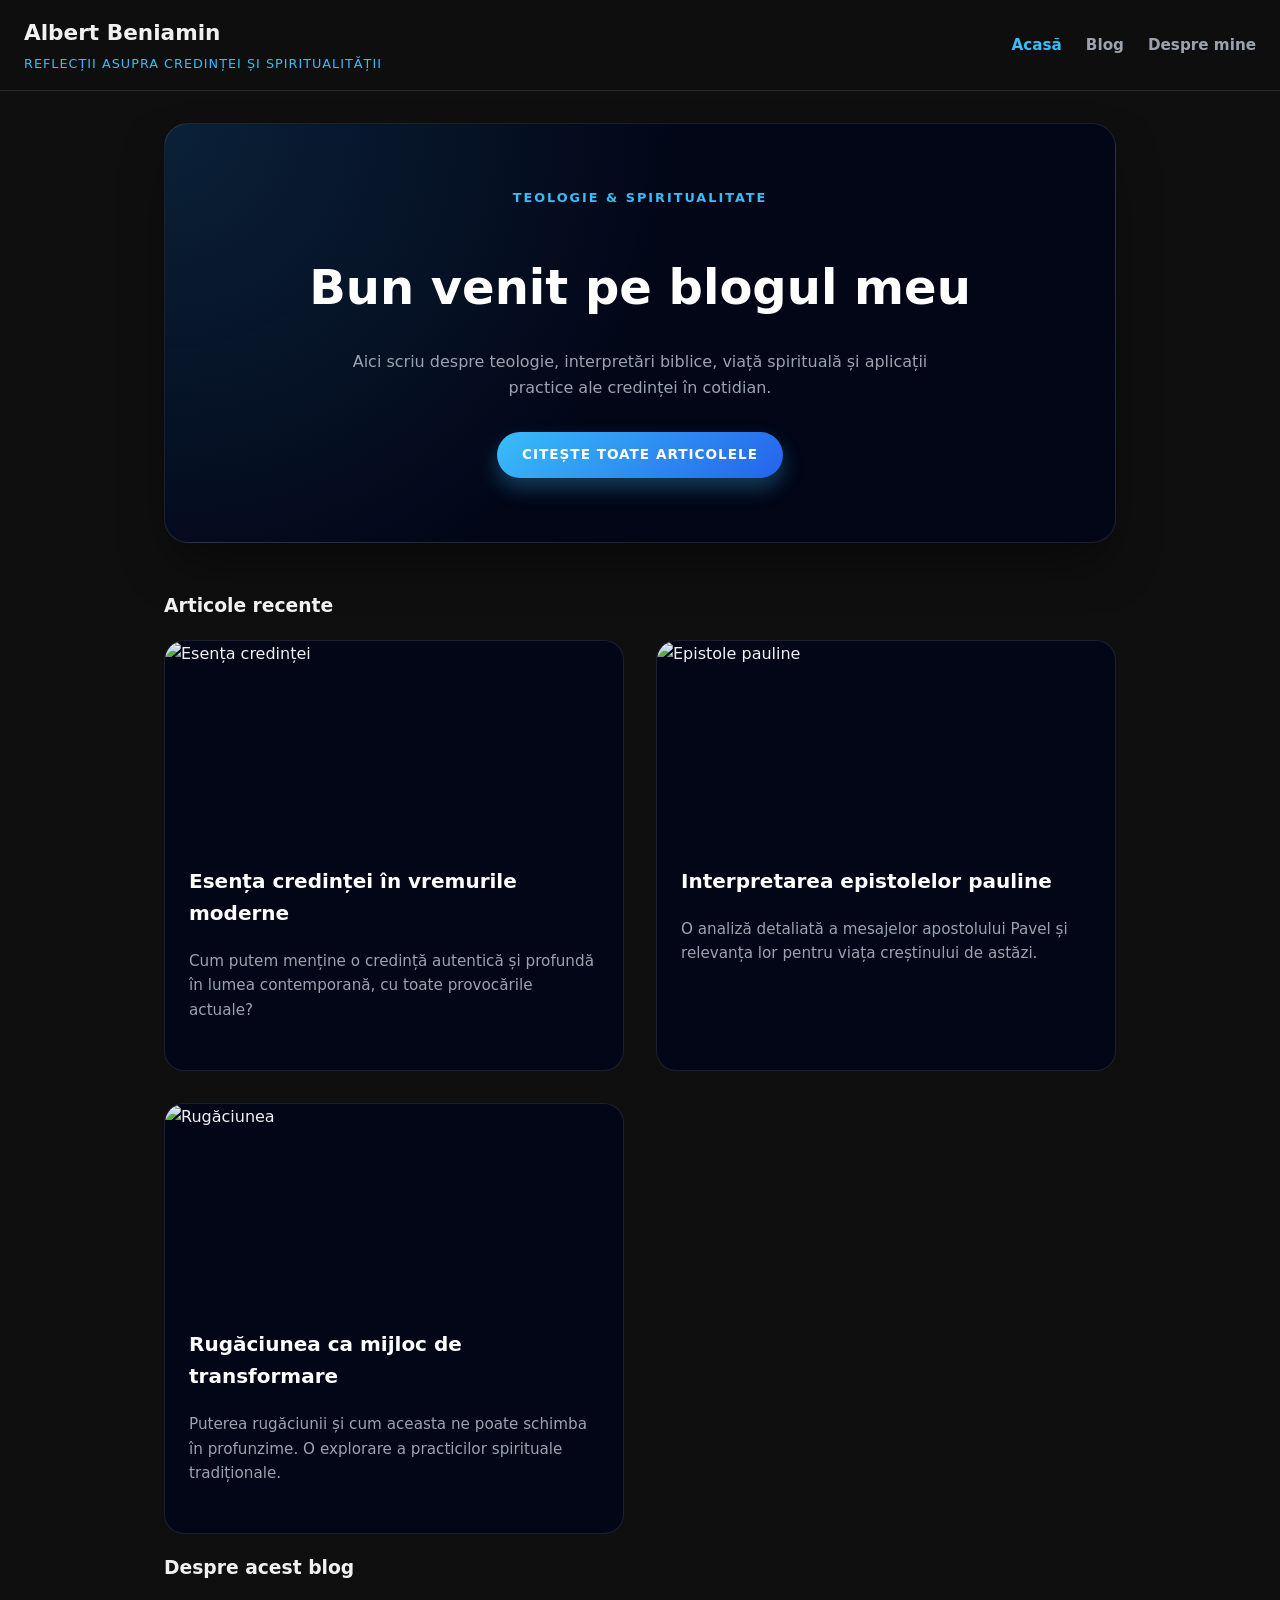
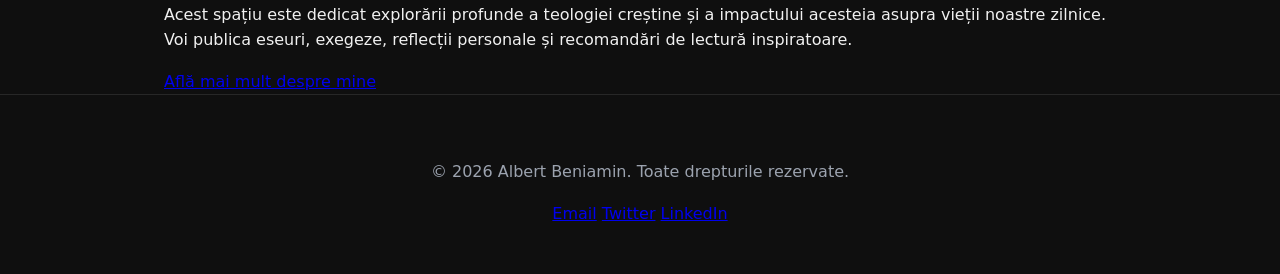
==== index.html @ e8f3713b "Refactor hero section in index.html" ====
<!DOCTYPE html>
<html lang="ro">
<head>
  <meta charset="UTF-8">
  <meta name="viewport" content="width=device-width, initial-scale=1.0">
  <title>Albert Beniamin - Blog de Teologie</title>
  <link rel="stylesheet" href="styles.css">
</head>
<body>
  <header class="site-header">
    <div class="header-container">
      <div class="logo">
        <h1>Albert Beniamin</h1>
        <p class="tagline">Reflecții asupra credinței și spiritualității</p>
      </div>
      <nav class="main-nav">
        <a href="index.html" class="nav-link active">Acasă</a>
        <a href="blog.html" class="nav-link">Blog</a>
        <a href="despre.html" class="nav-link">Despre mine</a>
      </nav>
    </div>
  </header>

  <main class="container">
    <section class="premium-hero">
  <div class="hero-tag">Teologie & Spiritualitate</div>
  <h2>Bun venit pe blogul meu</h2>
  <p>Aici scriu despre teologie, interpretări biblice, viață spirituală și aplicații practice ale credinței în cotidian.</p>
  <div class="hero-actions">
    <a href="blog.html" class="btn-wow-main">Citește toate articolele</a>
  </div>
</section>



    <section class="featured-articles">
      <h3>Articole recente</h3>
      <div class="articles-grid">

        <!-- ARTICOLUL 1 -->
        <a href="articol-esenta-credintei.html" class="card-link">
          <article class="article-card">
            <div class="article-image-container">
              <img src="https://images.unsplash.com/photo-1504052434569-70ad5836ab65?auto=format&fit=crop&w=500&q=80" alt="Esența credinței" class="article-img">
            </div>
            <div class="article-body">
              <div class="article-header">
                <h4>Esența credinței în vremurile moderne</h4>
              </div>
              <p class="article-excerpt">Cum putem menține o credință autentică și profundă în lumea contemporană, cu toate provocările actuale?</p>
            </div>
          </article>
        </a>

        <!-- ARTICOLUL 2 -->
        <a href="articol-epistole-pauline.html" class="card-link">
          <article class="article-card">
            <div class="article-image-container">
              <img src="https://images.unsplash.com/photo-1544716278-ca5e3f4abd8c?auto=format&fit=crop&w=500&q=80" alt="Epistole pauline" class="article-img">
            </div>
                        <div class="article-body">
              <div class="article-header">
                <h4>Interpretarea epistolelor pauline</h4>
              </div>
              <p class="article-excerpt">O analiză detaliată a mesajelor apostolului Pavel și relevanța lor pentru viața creștinului de astăzi.</p>
            </div>
          </article>
        </a>

        <!-- ARTICOLUL 3 -->
        <a href="articol-rugaciune.html" class="card-link">
          <article class="article-card">
            <div class="article-image-container">
              <img src="https://images.unsplash.com/photo-1490730141103-6cac27aaab94?auto=format&fit=crop&w=1200&q=80" alt="Rugăciunea" class="article-img">
            </div>
            <div class="article-body">
              <div class="article-header">
                <h4>Rugăciunea ca mijloc de transformare</h4>
              </div>
              <p class="article-excerpt">Puterea rugăciunii și cum aceasta ne poate schimba în profunzime. O explorare a practicilor spirituale tradiționale.</p>
            </div>
          </article>
        </a>

      </div>
    </section>

    <!-- Secțiunea Despre Blog (Preview) -->
    <section class="about-preview">
      <h3>Despre acest blog</h3>
      <p>Acest spațiu este dedicat explorării profunde a teologiei creștine și a impactului acesteia asupra vieții noastre zilnice. Voi publica eseuri, exegeze, reflecții personale și recomandări de lectură inspiratoare.</p>
      <a href="despre.html" class="btn btn-secondary">Află mai mult despre mine</a>
    </section>
  </main>

  <footer class="site-footer">
    <div class="footer-content">
      <p>&copy; 2026 Albert Beniamin. Toate drepturile rezervate.</p>
      <div class="social-links">
        <a href="#" title="Email">Email</a>
        <a href="#" title="Twitter">Twitter</a>
        <a href="#" title="LinkedIn">LinkedIn</a>
      </div>
    </div>
  </footer>
</body>
</html>
---- styles.css ----
/* --- 1. VARIABILE ȘI RESET --- */
:root {
  --bg: #0f0f0f;
  --bg-soft: #1a1a1a;
  --card: #020617; /* Albastru foarte închis premium */
  --border: rgba(255, 255, 255, 0.1);
  --accent: #38bdf8; /* Albastru deschis neon */
  --text: #f1f1f1;
  --muted: #9ca3af;
}

* { box-sizing: border-box; }

body {
  margin: 0;
  font-family: system-ui, -apple-system, sans-serif;
  background-color: var(--bg);
  color: var(--text);
  line-height: 1.6;
}

.container {
  max-width: 1000px;
  margin: 0 auto;
  padding: 0 1.5rem;
}

/* --- 2. HEADER --- */
.site-header {
  position: sticky;
  top: 0;
  z-index: 100;
  background-color: rgba(15, 15, 15, 0.95);
  backdrop-filter: blur(12px);
  border-bottom: 1px solid var(--border);
}

.header-container {
  display: flex;
  justify-content: space-between;
  align-items: center;
  padding: 1rem 1.5rem;
}

.logo h1 { margin: 0; font-size: 1.35rem; }
.tagline { margin: 0.2rem 0 0; color: var(--accent); font-size: 0.8rem; text-transform: uppercase; letter-spacing: 1px; }

.main-nav { display: flex; gap: 1.5rem; }
.main-nav a { color: var(--muted); text-decoration: none; font-size: 0.95rem; font-weight: 600; transition: 0.2s; }
.main-nav a.active, .main-nav a:hover { color: var(--accent); }

/* --- 3. HERO PREMIUM (INDEX) --- */
.premium-hero {
  margin: 2rem 0 3rem 0;
  padding: 4rem 2.5rem;
  border-radius: 24px;
  background: 
    radial-gradient(circle at top left, rgba(56, 189, 248, 0.15), transparent 50%),
    var(--card);
  border: 1px solid var(--border);
  box-shadow: 0 25px 50px -12px rgba(0, 0, 0, 0.5);
  text-align: center;
}

.hero-tag { color: var(--accent); font-size: 0.8rem; text-transform: uppercase; font-weight: 800; letter-spacing: 2px; margin-bottom: 1rem; }
.premium-hero h2 { font-size: clamp(2rem, 5vw, 3rem); color: #fff; margin-bottom: 1rem; }
.premium-hero p { color: var(--muted); max-width: 600px; margin: 0 auto 2rem; }

/* --- 4. GRID ȘI CARDURI ARTICOLE --- */
.articles-grid {
  display: grid;
  grid-template-columns: repeat(auto-fit, minmax(300px, 1fr));
  gap: 2rem;
}

.card-link { text-decoration: none !important; color: inherit !important; display: flex; }

.article-card {
  background: var(--card);
  border-radius: 20px;
  border: 1px solid var(--border);
  overflow: hidden;
  transition: all 0.4s ease;
  width: 100%;
  display: flex;
  flex-direction: column;
}

.card-link:hover .article-card {
  border-color: var(--accent);
  transform: translateY(-8px);
  box-shadow: 0 20px 40px rgba(0, 0, 0, 0.4);
}

.article-image-container {
  width: 100%;
  height: 200px;
  overflow: hidden;
}

.article-img {
  width: 100%;
  height: 100%;
  object-fit: cover;
  transition: transform 0.5s ease;
}

.card-link:hover .article-img { transform: scale(1.1); }

.article-body { padding: 1.5rem; flex-grow: 1; display: flex; flex-direction: column; }
.article-header h4 { margin: 0 0 5px; font-size: 1.25rem; color: #fff; }
.article-date { font-size: 0.85rem; color: var(--accent); margin-bottom: 10px; display: block; }
.article-excerpt { color: var(--muted); font-size: 0.95rem; margin-bottom: 1.5rem; }

/* --- 5. BUTOANE WOW --- */
.btn-read-more, .btn-wow-main, .btn-wow-back {
  display: inline-flex;
  align-items: center;
  justify-content: center;
  padding: 12px 25px;
  border-radius: 50px;
  font-weight: 700;
  text-transform: uppercase;
  font-size: 0.85rem;
  letter-spacing: 1px;
  transition: all 0.3s cubic-bezier(0.175, 0.885, 0.32, 1.275);
  text-decoration: none !important;
  border: none;
  cursor: pointer;
}

/* Butoane albastre (Înainte) */
.btn-read-more, .btn-wow-main {
  background: linear-gradient(135deg, #38bdf8 0%, #2563eb 100%);
  color: white !important;
  box-shadow: 0 10px 20px rgba(56, 189, 248, 0.3);
}

.card-link:hover .btn-read-more, .btn-wow-main:hover {
  transform: scale(1.05) translateX(8px);
  box-shadow: 0 15px 30px rgba(56, 189, 248, 0.5);
}

/* Buton Înapoi (Stânga) */
.btn-wow-back {
  background: rgba(56, 189, 248, 0.1);
  color: var(--accent) !important;
  border: 1px solid var(--accent);
  margin: 40px 0;
}

.btn-wow-back:hover {
  background: var(--accent) !important;
  color: var(--card) !important;
  transform: scale(1.05) translateX(-8px);
}

/* --- 6. PAGINA ARTICOL (SINGLE) --- */
.post-hero-container {
  width: 100%;
  height: 400px;
  overflow: hidden;
  border-radius: 20px;
  margin: 2rem 0;
  box-shadow: 0 10px 40px rgba(0,0,0,0.5);
}

.post-featured-img { width: 100%; height: 100%; object-fit: cover; }
.post-title { font-size: clamp(2rem, 5vw, 2.8rem); color: #fff; margin: 1rem 0; }
.post-content { font-size: 1.15rem; line-height: 1.8; color: #d1d5db; }
.post-content p { margin-bottom: 1.5rem; }

/* --- 7. FOOTER --- */
.site-footer {
  border-top: 1px solid var(--border);
  padding: 3rem 0;
  text-align: center;
  color: var(--muted);
}
/* FORȚARE TEMA PREMIUM PE HERO */
.premium-hero {
  margin: 2rem 0 3rem 0;
  padding: 4rem 2rem;
  border-radius: 24px;
  background: 
    radial-gradient(circle at top left, rgba(56, 189, 248, 0.15), transparent 50%),
    #020617 !important; /* Fundalul închis premium */
  border: 1px solid rgba(255, 255, 255, 0.1);
  box-shadow: 0 25px 50px -12px rgba(0, 0, 0, 0.5);
  text-align: center;
}

.hero-tag {
  color: #38bdf8 !important;
  font-size: 0.8rem;
  text-transform: uppercase;
  font-weight: 800;
  letter-spacing: 2px;
  margin-bottom: 1rem;
}

.premium-hero h2 {
  color: #ffffff !important;
  font-size: clamp(2rem, 5vw, 3rem);
  margin-bottom: 1.5rem;
}

/* Butonul Secundar din Hero (Despre mine) */
.btn-wow-secondary {
  display: inline-flex;
  align-items: center;
  justify-content: center;
  padding: 14px 28px;
  background: rgba(255, 255, 255, 0.05);
  color: #fff !important;
  text-decoration: none;
  border-radius: 50px;
  font-weight: 700;
  text-transform: uppercase;
  font-size: 0.9rem;
  border: 1px solid rgba(255, 255, 255, 0.2);
  transition: all 0.3s ease;
}

.btn-wow-secondary:hover {
  background: rgba(255, 255, 255, 0.1);
  border-color: #38bdf8;
  transform: translateY(-2px);
}
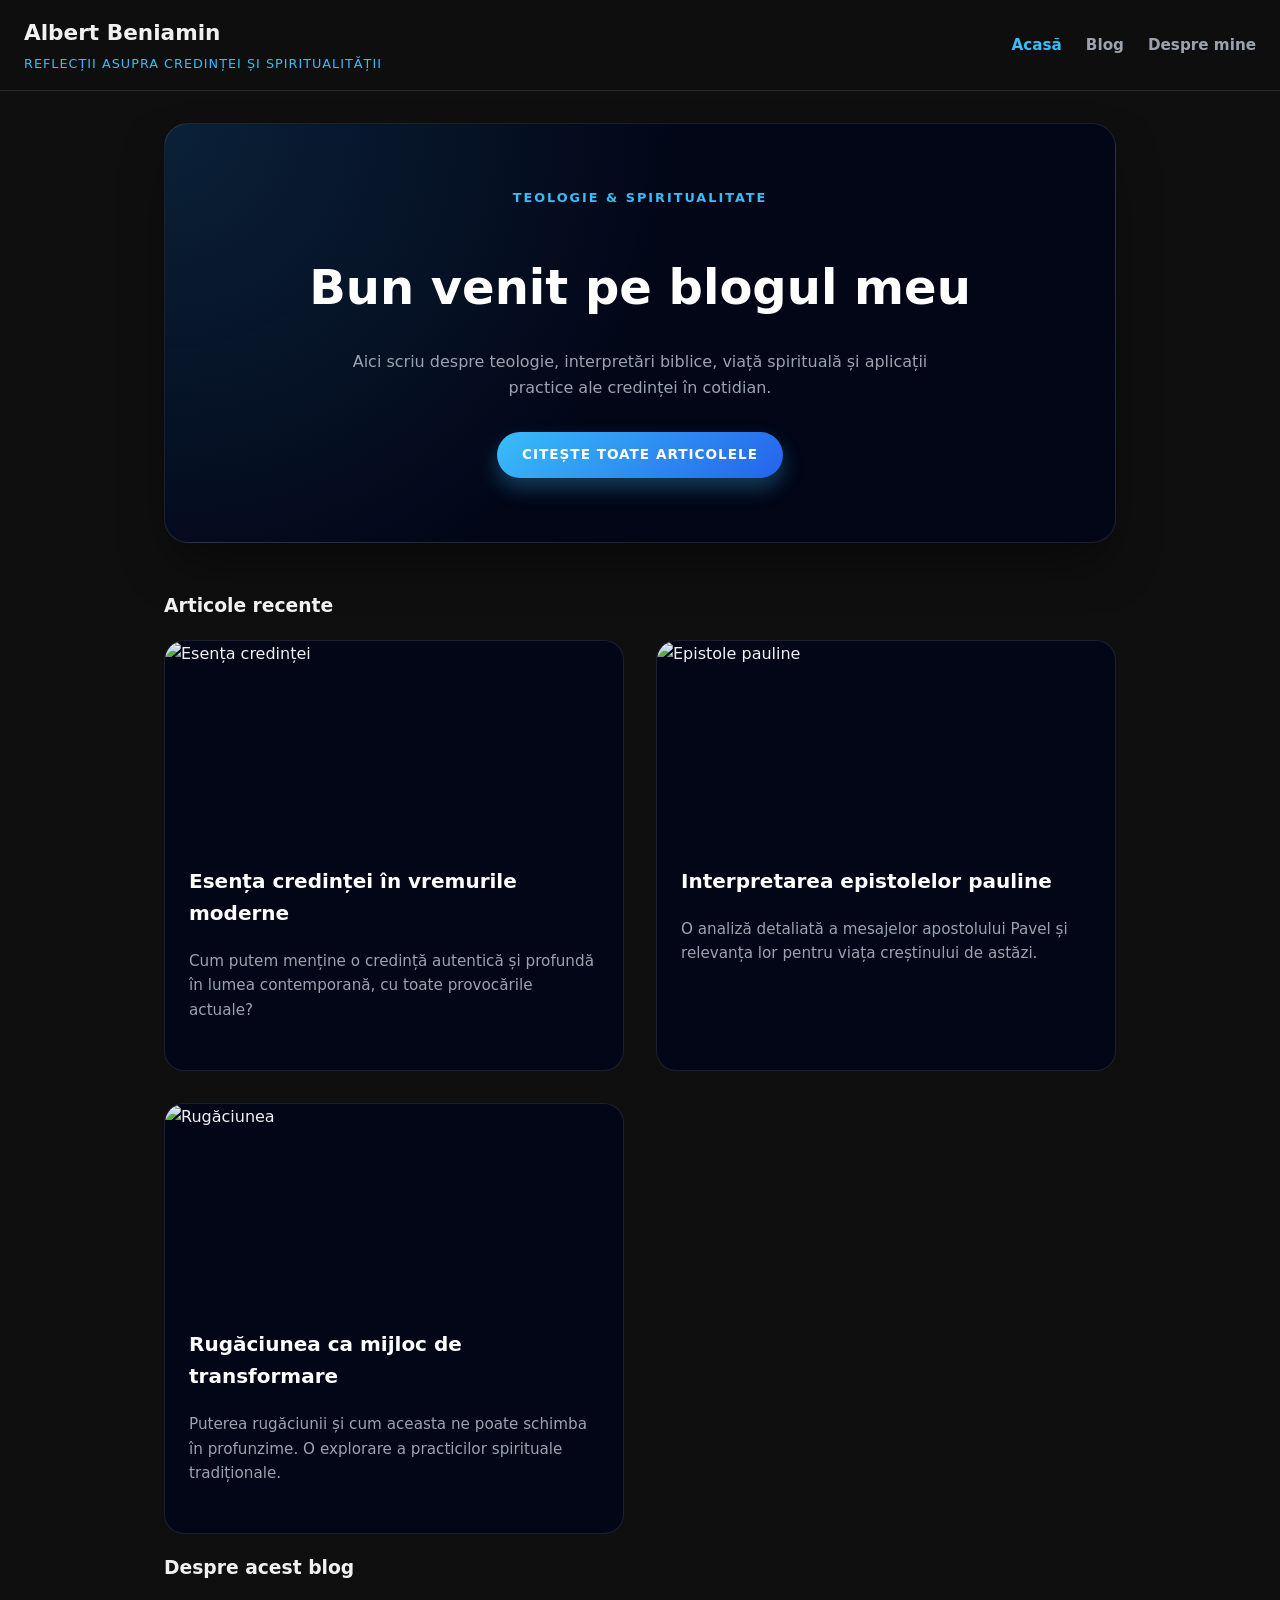
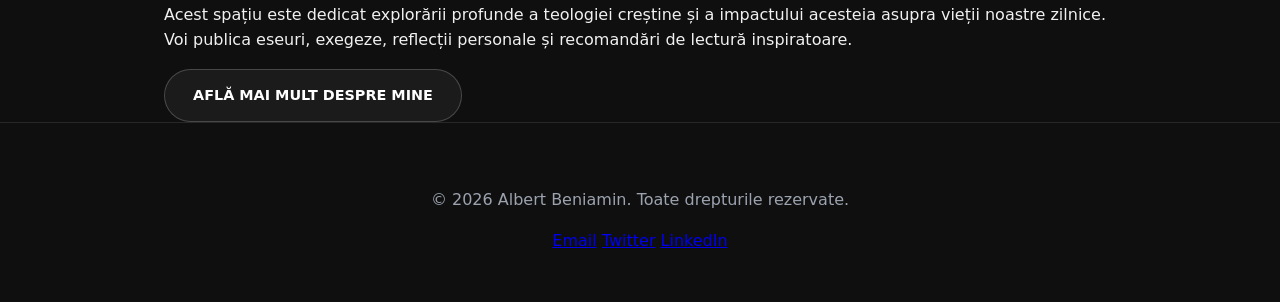
==== commit 2b335849: "Update index.html" ====
--- a/index.html
+++ b/index.html
@@ -85,12 +85,15 @@
       </div>
     </section>
 
-    <!-- Secțiunea Despre Blog (Preview) -->
-    <section class="about-preview">
-      <h3>Despre acest blog</h3>
-      <p>Acest spațiu este dedicat explorării profunde a teologiei creștine și a impactului acesteia asupra vieții noastre zilnice. Voi publica eseuri, exegeze, reflecții personale și recomandări de lectură inspiratoare.</p>
-      <a href="despre.html" class="btn btn-secondary">Află mai mult despre mine</a>
-    </section>
+    <!-- Secțiunea Despre Blog (Preview) PREMIUM -->
+<section class="about-premium-box">
+  <div class="about-content">
+    <h3>Despre acest blog</h3>
+    <p>Acest spațiu este dedicat explorării profunde a teologiei creștine și a impactului acesteia asupra vieții noastre zilnice. Voi publica eseuri, exegeze, reflecții personale și recomandări de lectură inspiratoare.</p>
+    <a href="despre.html" class="btn-wow-secondary">Află mai mult despre mine</a>
+  </div>
+</section>
+
   </main>
 
   <footer class="site-footer">
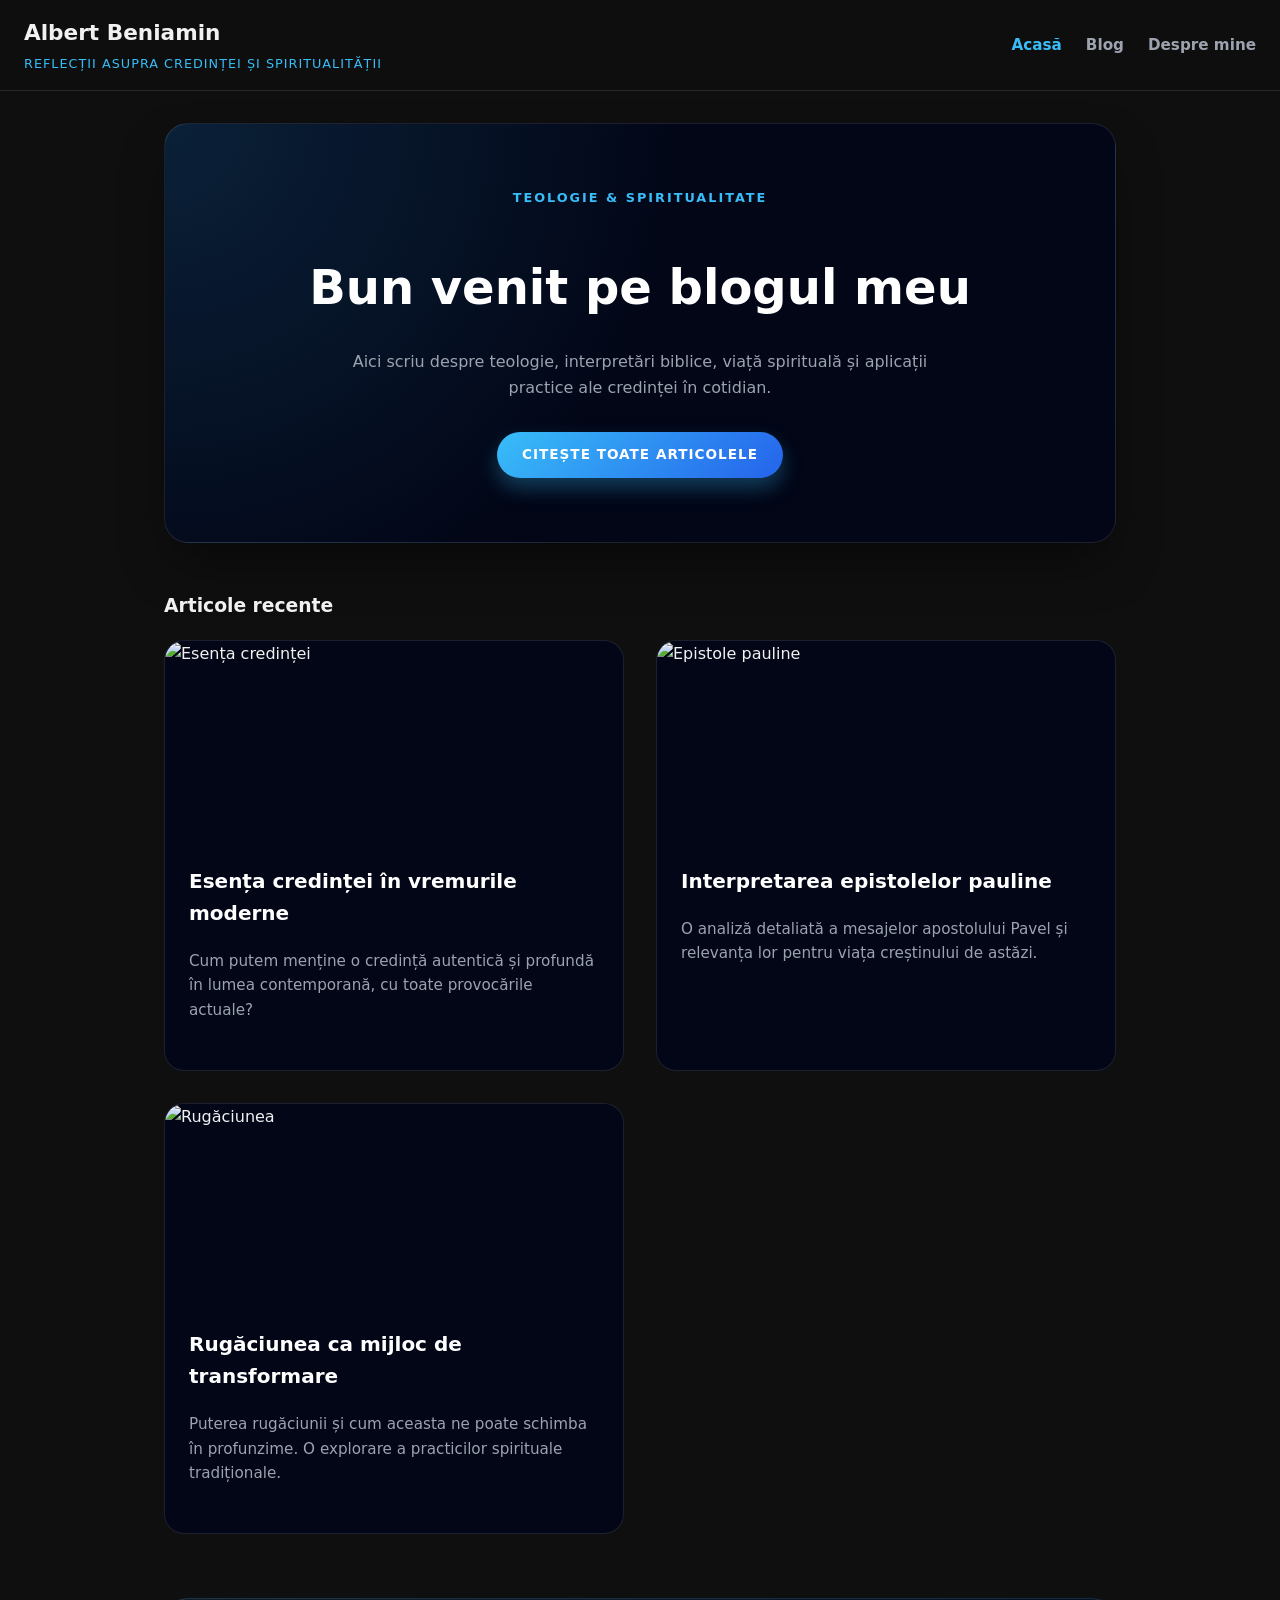
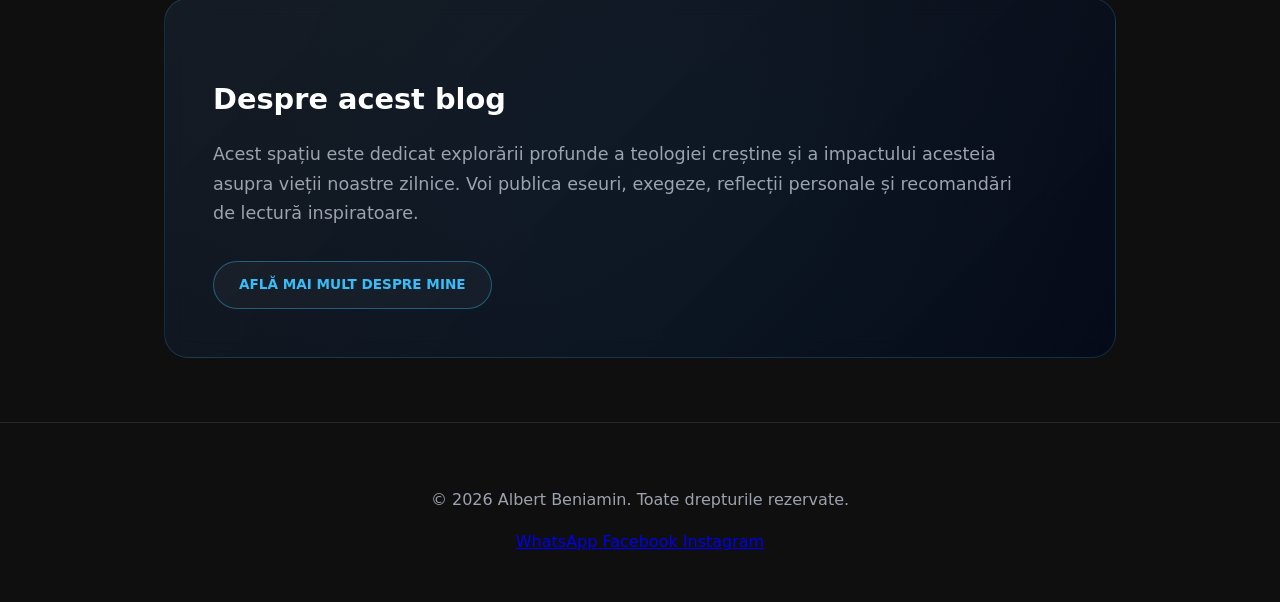
==== commit 6559dbaf: "Update index.html" ====
--- a/index.html
+++ b/index.html
@@ -99,11 +99,23 @@
   <footer class="site-footer">
     <div class="footer-content">
       <p>&copy; 2026 Albert Beniamin. Toate drepturile rezervate.</p>
-      <div class="social-links">
-        <a href="#" title="Email">Email</a>
-        <a href="#" title="Twitter">Twitter</a>
-        <a href="#" title="LinkedIn">LinkedIn</a>
-      </div>
+      <div class="social-links-premium">
+  <!-- WhatsApp -->
+  <a href="https://wa.me/numarultau" target="_blank" class="social-icon wa" title="WhatsApp">
+    <span>WhatsApp</span>
+  </a>
+  
+  <!-- Facebook -->
+  <a href="https://facebook.com/numarultau" target="_blank" class="social-icon fb" title="Facebook">
+    <span>Facebook</span>
+  </a>
+  
+  <!-- Instagram -->
+  <a href="https://instagram.com/numarultau" target="_blank" class="social-icon ig" title="Instagram">
+    <span>Instagram</span>
+  </a>
+</div>
+
     </div>
   </footer>
 </body>
--- a/styles.css
+++ b/styles.css
@@ -227,3 +227,69 @@
   border-color: #38bdf8;
   transform: translateY(-2px);
 }
+/* --- SECTION DESPRE BLOG PREMIUM (INDEX) --- */
+.about-premium-box {
+  margin: 4rem 0;
+  padding: 3rem;
+  border-radius: 24px;
+  background: linear-gradient(135deg, rgba(30, 41, 59, 0.4) 0%, rgba(2, 6, 23, 0.8) 100%);
+  border: 1px solid rgba(56, 189, 248, 0.2);
+  backdrop-filter: blur(10px); /* Efect de sticlă mată */
+  position: relative;
+  overflow: hidden;
+}
+
+/* Adăugăm o reflexie subtilă în colț */
+.about-premium-box::after {
+  content: "";
+  position: absolute;
+  top: -50%;
+  left: -50%;
+  width: 200%;
+  height: 200%;
+  background: radial-gradient(circle, rgba(56, 189, 248, 0.05) 0%, transparent 70%);
+  pointer-events: none;
+}
+
+.about-premium-box h3 {
+  font-size: 1.8rem;
+  color: #fff;
+  margin-bottom: 1rem;
+  position: relative;
+  z-index: 1;
+}
+
+.about-premium-box p {
+  font-size: 1.1rem;
+  color: #9ca3af;
+  margin-bottom: 2rem;
+  line-height: 1.7;
+  position: relative;
+  z-index: 1;
+  max-width: 800px;
+}
+
+/* Stil pentru butonul secundar din această secțiune */
+.about-premium-box .btn-wow-secondary {
+  position: relative;
+  z-index: 1;
+  display: inline-flex;
+  align-items: center;
+  padding: 12px 25px;
+  background: rgba(255, 255, 255, 0.03);
+  color: #38bdf8 !important;
+  border: 1px solid rgba(56, 189, 248, 0.4);
+  border-radius: 50px;
+  text-decoration: none;
+  font-weight: 700;
+  text-transform: uppercase;
+  font-size: 0.85rem;
+  transition: all 0.3s ease;
+}
+
+.about-premium-box .btn-wow-secondary:hover {
+  background: rgba(56, 189, 248, 0.1);
+  border-color: #38bdf8;
+  box-shadow: 0 0 20px rgba(56, 189, 248, 0.2);
+  transform: translateY(-2px);
+}
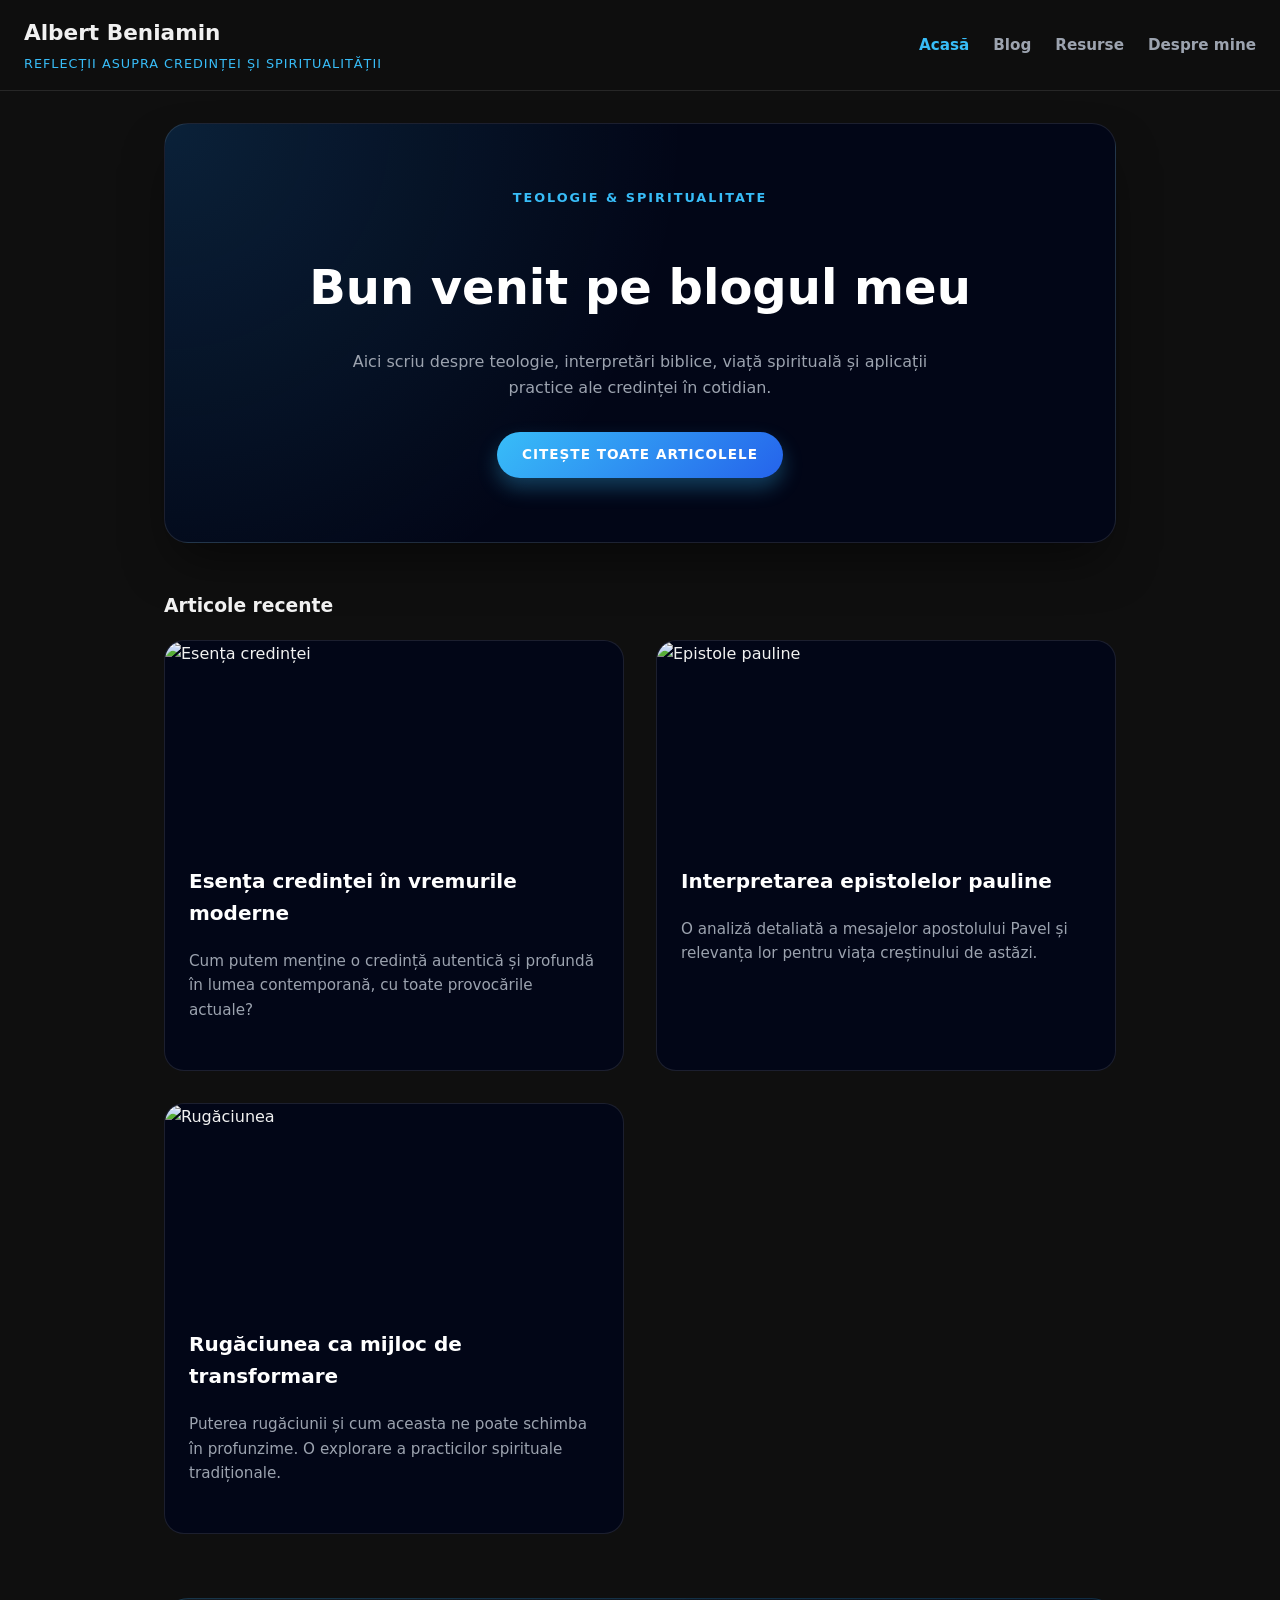
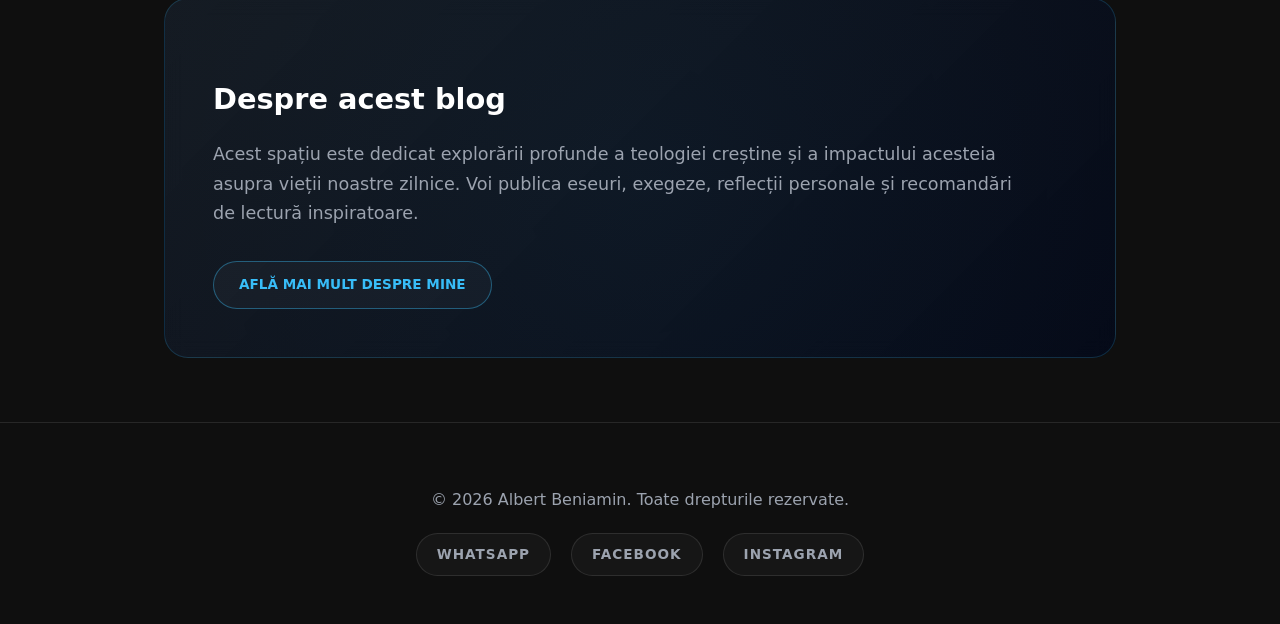
==== commit ea345c79: "Update index.html" ====
--- a/index.html
+++ b/index.html
@@ -16,6 +16,7 @@
       <nav class="main-nav">
         <a href="index.html" class="nav-link active">Acasă</a>
         <a href="blog.html" class="nav-link">Blog</a>
+        <a href="resurse.html">Resurse</a>
         <a href="despre.html" class="nav-link">Despre mine</a>
       </nav>
     </div>
--- a/styles.css
+++ b/styles.css
@@ -293,3 +293,185 @@
   box-shadow: 0 0 20px rgba(56, 189, 248, 0.2);
   transform: translateY(-2px);
 }
+/* --- SOCIAL LINKS PREMIUM --- */
+.social-links-premium {
+  display: flex;
+  justify-content: center;
+  gap: 20px;
+  margin-top: 20px;
+}
+
+.social-icon {
+  text-decoration: none;
+  font-size: 0.85rem;
+  font-weight: 700;
+  text-transform: uppercase;
+  letter-spacing: 1px;
+  padding: 10px 20px;
+  border-radius: 50px;
+  background: rgba(255, 255, 255, 0.03);
+  border: 1px solid rgba(255, 255, 255, 0.1);
+  color: #9ca3af !important;
+  transition: all 0.3s cubic-bezier(0.175, 0.885, 0.32, 1.275);
+}
+
+/* Efect Hover General */
+.social-icon:hover {
+  transform: translateY(-5px);
+  color: #fff !important;
+}
+
+/* Culori specifice la Hover */
+.social-icon.wa:hover {
+  border-color: #25D366;
+  box-shadow: 0 0 20px rgba(37, 211, 102, 0.4);
+  background: rgba(37, 211, 102, 0.1);
+}
+
+.social-icon.fb:hover {
+  border-color: #1877F2;
+  box-shadow: 0 0 20px rgba(24, 119, 242, 0.4);
+  background: rgba(24, 119, 242, 0.1);
+}
+
+.social-icon.ig:hover {
+  border-color: #E1306C;
+  box-shadow: 0 0 20px rgba(225, 48, 108, 0.4);
+  background: rgba(225, 48, 108, 0.1);
+}
+/* --- FIX IMAGINI ȘI TEXT ÎN PAGINA DE ARTICOL --- */
+
+/* Containerul care ține imaginea banner */
+.post-hero-container {
+  width: 100%;
+  height: 400px; /* Înălțime fixă pentru banner */
+  overflow: hidden;
+  border-radius: 20px;
+  margin: 2rem 0;
+  border: 1px solid rgba(255, 255, 255, 0.1);
+  box-shadow: 0 20px 40px rgba(0, 0, 0, 0.5);
+}
+
+/* Imaginea din interiorul bannerului */
+.post-featured-img {
+  width: 100%;
+  height: 100%;
+  object-fit: cover; /* Esențial: decupează, nu întinde */
+  display: block;
+}
+
+/* Titlul și textele din articol */
+.post-title {
+  font-size: clamp(2rem, 5vw, 3rem);
+  color: #fff;
+  margin-bottom: 0.5rem;
+  line-height: 1.1;
+}
+
+.highlight-text {
+  font-size: 1.2rem;
+  color: #38bdf8; /* Albastru deschis pentru introducere */
+  font-style: italic;
+  margin-bottom: 2rem;
+  line-height: 1.6;
+}
+
+.post-content {
+  font-size: 1.1rem;
+  color: #d1d5db;
+  line-height: 1.8;
+}
+
+.post-content h3 {
+  color: #fff;
+  margin-top: 2.5rem;
+  font-size: 1.5rem;
+}
+/* --- OPTIMIZARE MOBIL (RESPONSIVE) --- */
+@media (max-width: 768px) {
+  /* 1. Ajustăm Containerul General */
+  .container {
+    padding: 0 1rem; /* Mai puțin spațiu pe margini pe telefon */
+  }
+
+  /* 2. Header și Meniu */
+  .header-container {
+    flex-direction: column; /* Punem logo-ul deasupra meniului */
+    gap: 15px;
+    padding: 1rem;
+  }
+  
+  .main-nav {
+    gap: 10px;
+    flex-wrap: wrap; /* Meniul se rupe pe două rânduri dacă e nevoie */
+    justify-content: center;
+  }
+
+  /* 3. Hero (Secțiunea de sus) */
+  .premium-hero {
+    padding: 2.5rem 1rem;
+    margin: 1rem 0;
+  }
+
+  .premium-hero h2 {
+    font-size: 1.8rem; /* Text mai mic să nu se rupă urât */
+  }
+
+  .hero-actions {
+    flex-direction: column; /* Butoanele unul sub altul pe mobil */
+    width: 100%;
+  }
+
+  .btn-wow-main, .btn-wow-secondary {
+    width: 100%; /* Butoanele ocupă toată lățimea pentru a fi ușor de apăsat */
+  }
+
+  /* 4. Grid-ul de Articole */
+  .articles-grid {
+    grid-template-columns: 1fr; /* Forțăm un singur card pe rând */
+    gap: 20px;
+  }
+
+  /* 5. Imaginile din Carduri și Articole */
+  .article-image-container, .post-hero-container {
+    height: 180px; /* Înălțime mai mică pentru ecrane mici */
+  }
+
+  /* 6. Textul din Articole */
+  .post-title {
+    font-size: 1.8rem; /* Titlul articolului mai mic pe telefon */
+    line-height: 1.3;
+  }
+
+  .post-content {
+    font-size: 1rem; /* Text mai lizibil pentru citit de aproape */
+  }
+
+    /* 7. REPARARE BUTOANE SOCIALE PE MOBIL */
+  .social-links-premium {
+    display: flex;
+    flex-direction: column; /* Le punem unul sub altul */
+    align-items: center;    /* Le centrăm perfect */
+    gap: 12px;
+    width: 100%;
+    padding: 0;
+    margin: 20px 0;
+  }
+  
+  .social-icon {
+    width: 100%;            /* Ocupă lățimea containerului */
+    max-width: 280px;       /* Dar nu le lăsăm să devină gigantice */
+    text-align: center;
+    display: block;
+    box-sizing: border-box; /* Asigură că padding-ul nu scoate butonul afară */
+    margin: 0 auto;         /* Centrare forțată */
+  }
+
+  /* Ajustare Footer pentru a cuprinde butoanele */
+  .site-footer {
+    padding: 2rem 1rem;
+    display: flex;
+    flex-direction: column;
+    align-items: center;
+  }
+
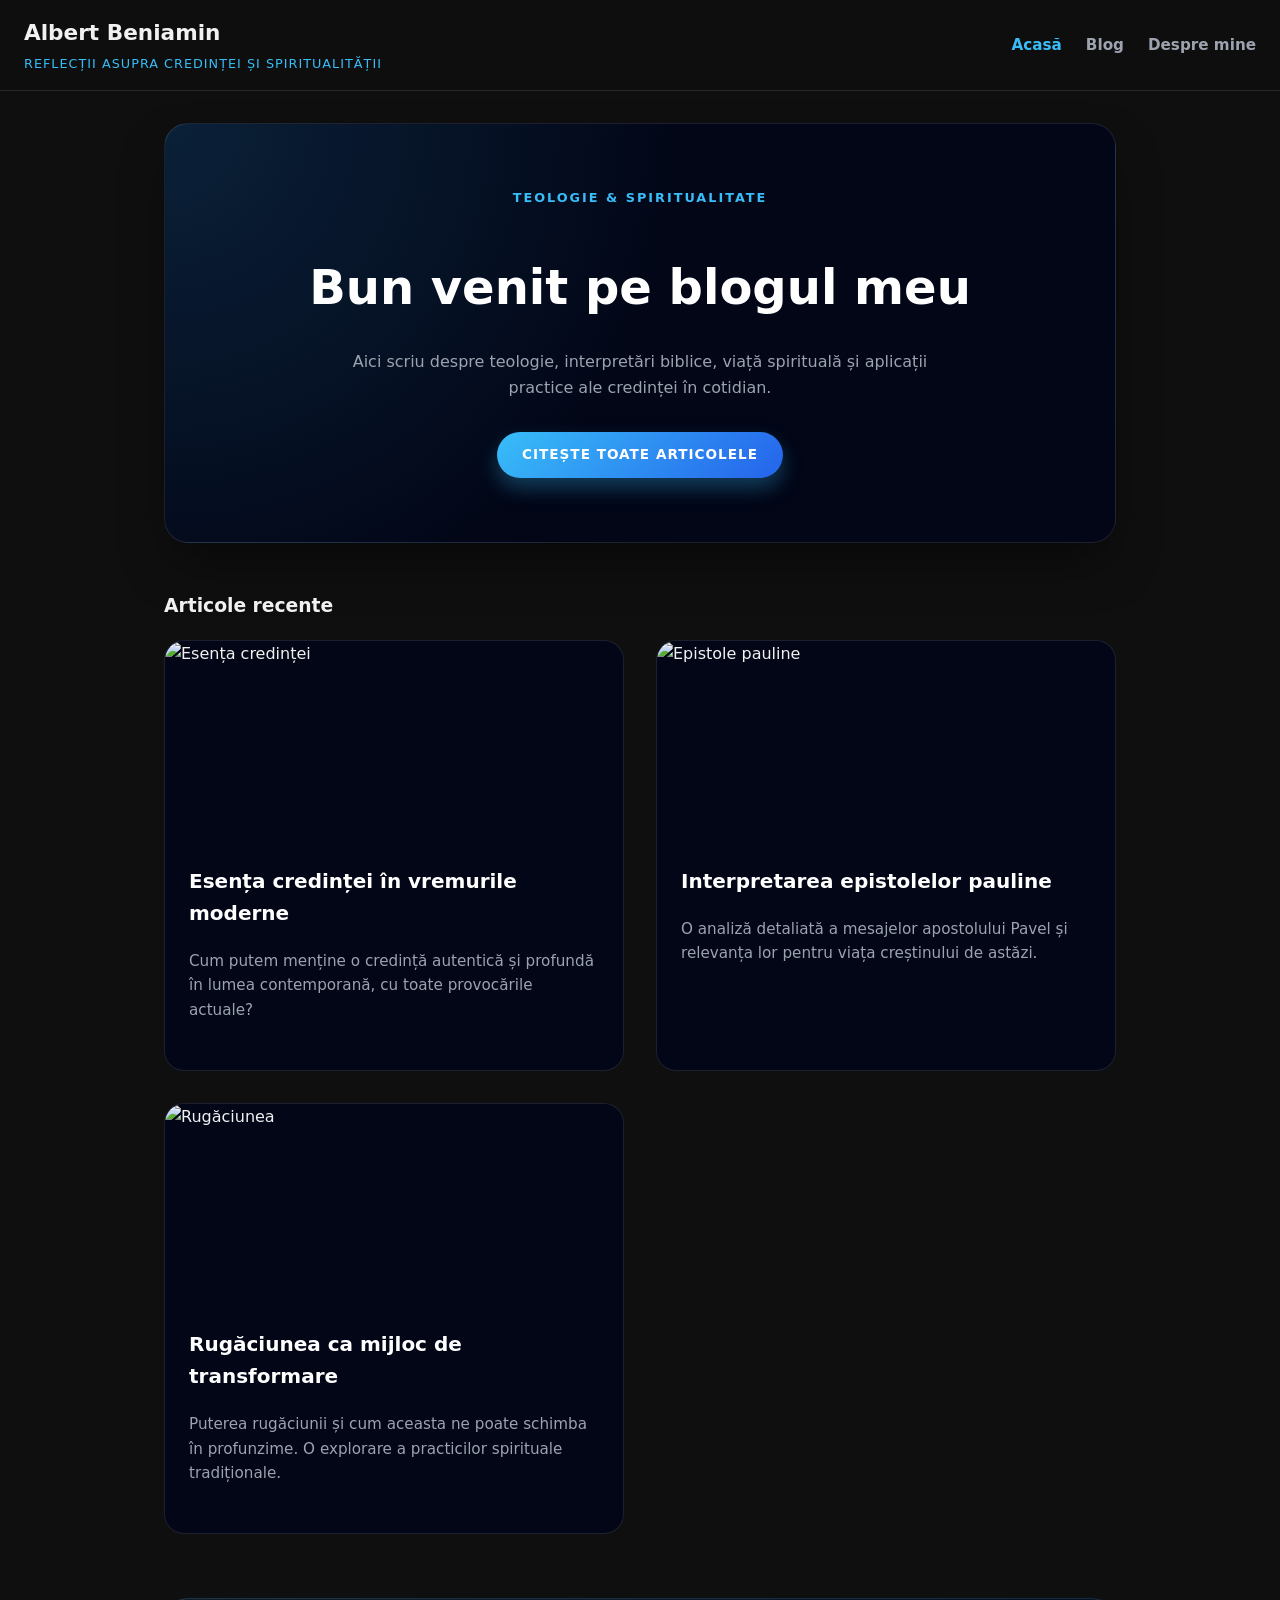
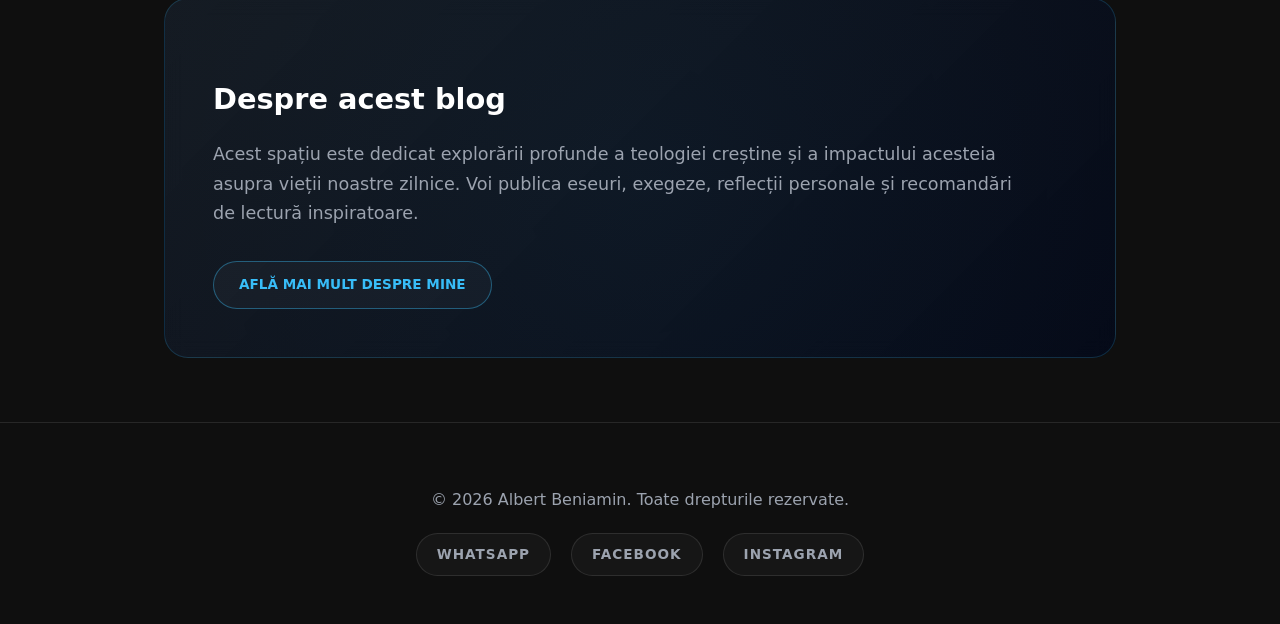
==== commit 9ddf1717: "Update index.html" ====
--- a/index.html
+++ b/index.html
@@ -16,7 +16,6 @@
       <nav class="main-nav">
         <a href="index.html" class="nav-link active">Acasă</a>
         <a href="blog.html" class="nav-link">Blog</a>
-        <a href="resurse.html">Resurse</a>
         <a href="despre.html" class="nav-link">Despre mine</a>
       </nav>
     </div>
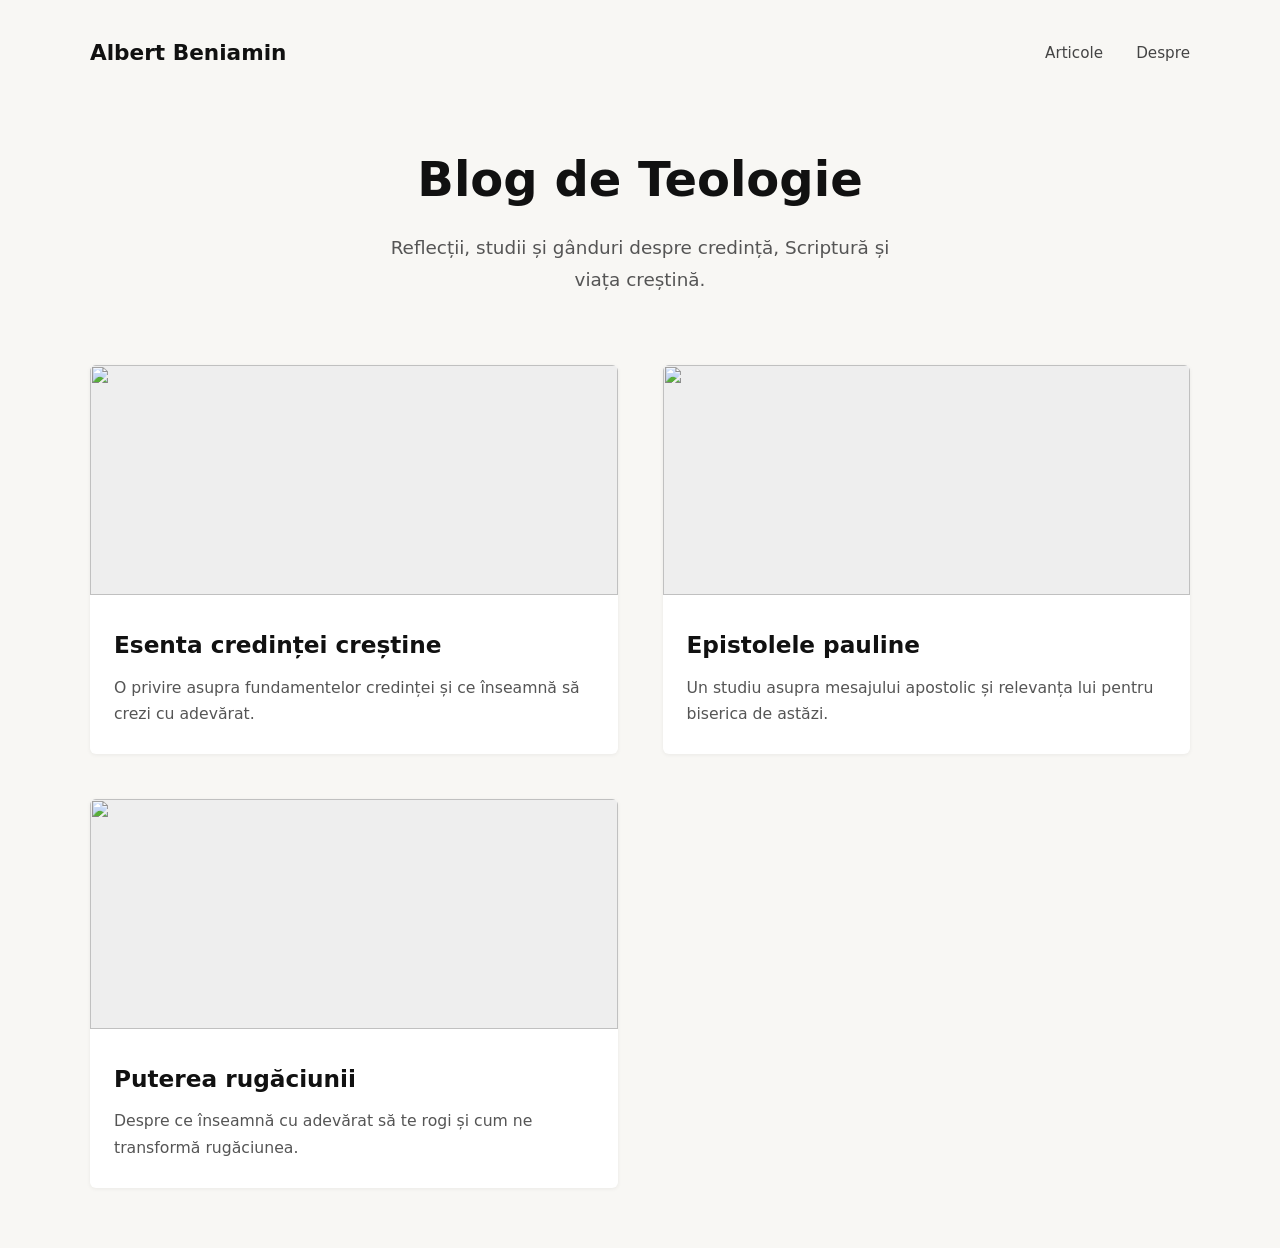
==== commit 3ecad0f0: "Update index.html" ====
--- a/index.html
+++ b/index.html
@@ -3,121 +3,144 @@
 <head>
   <meta charset="UTF-8">
   <meta name="viewport" content="width=device-width, initial-scale=1.0">
-  <title>Albert Beniamin - Blog de Teologie</title>
-  <link rel="stylesheet" href="styles.css">
+  <title>Blog Teologie • Albert Beniamin</title>
+  <style>
+    body {
+      font-family: system-ui, -apple-system, BlinkMacSystemFont, "Segoe UI", Roboto, sans-serif;
+      margin: 0;
+      background-color: #f8f7f4;
+      color: #222;
+      line-height: 1.7;
+    }
+    header {
+      max-width: 1100px;
+      margin: 0 auto;
+      padding: 35px 20px;
+      display: flex;
+      justify-content: space-between;
+      align-items: center;
+    }
+    .logo {
+      font-size: 1.35rem;
+      font-weight: 600;
+      color: #111;
+      text-decoration: none;
+    }
+    nav a {
+      margin-left: 28px;
+      color: #444;
+      text-decoration: none;
+      font-size: 0.95rem;
+    }
+    .container {
+      max-width: 1100px;
+      margin: 30px auto 60px;
+      padding: 0 20px;
+    }
+    .hero {
+      text-align: center;
+      margin-bottom: 70px;
+    }
+    .hero h1 {
+      font-size: 3rem;
+      font-weight: 600;
+      margin-bottom: 12px;
+      color: #111;
+    }
+    .hero p {
+      font-size: 1.15rem;
+      color: #555;
+      max-width: 500px;
+      margin: 0 auto;
+    }
+    .articles-grid {
+      display: grid;
+      grid-template-columns: repeat(auto-fit, minmax(340px, 1fr));
+      gap: 45px;
+    }
+    .article-card {
+      background: #fff;
+      border-radius: 6px;
+      overflow: hidden;
+      box-shadow: 0 1px 4px rgba(0, 0, 0, 0.06);
+      transition: box-shadow 0.2s ease;
+      text-decoration: none;
+      color: inherit;
+      display: block;
+    }
+    .article-card:hover {
+      box-shadow: 0 6px 16px rgba(0, 0, 0, 0.08);
+    }
+    .article-image {
+      width: 100%;
+      height: 230px;
+      object-fit: cover;
+      background-color: #eee;
+    }
+    .article-content {
+      padding: 26px 24px;
+    }
+    .article-content h2 {
+      font-size: 1.45rem;
+      margin: 0 0 14px 0;
+      line-height: 1.35;
+      color: #111;
+    }
+    .article-content p {
+      color: #555;
+      font-size: 0.98rem;
+      margin: 0;
+    }
+  </style>
 </head>
 <body>
-  <header class="site-header">
-    <div class="header-container">
-      <div class="logo">
-        <h1>Albert Beniamin</h1>
-        <p class="tagline">Reflecții asupra credinței și spiritualității</p>
-      </div>
-      <nav class="main-nav">
-        <a href="index.html" class="nav-link active">Acasă</a>
-        <a href="blog.html" class="nav-link">Blog</a>
-        <a href="despre.html" class="nav-link">Despre mine</a>
-      </nav>
-    </div>
+
+  <header>
+    <a href="index.html" class="logo">Albert Beniamin</a>
+    <nav>
+      <a href="blog.html">Articole</a>
+      <a href="despre.html">Despre</a>
+    </nav>
   </header>
 
-  <main class="container">
-    <section class="premium-hero">
-  <div class="hero-tag">Teologie & Spiritualitate</div>
-  <h2>Bun venit pe blogul meu</h2>
-  <p>Aici scriu despre teologie, interpretări biblice, viață spirituală și aplicații practice ale credinței în cotidian.</p>
-  <div class="hero-actions">
-    <a href="blog.html" class="btn-wow-main">Citește toate articolele</a>
-  </div>
-</section>
+  <div class="container">
 
+    <!-- Hero Section -->
+    <div class="hero">
+      <h1>Blog de Teologie</h1>
+      <p>Reflecții, studii și gânduri despre credință, Scriptură și viața creștină.</p>
+    </div>
 
+    <!-- Articole -->
+    <div class="articles-grid">
 
-    <section class="featured-articles">
-      <h3>Articole recente</h3>
-      <div class="articles-grid">
+      <a href="articol-esenta-credintei.html" class="article-card">
+        <img src="https://picsum.photos/id/1015/600/300" class="article-image" alt="">
+        <div class="article-content">
+          <h2>Esenta credinței creștine</h2>
+          <p>O privire asupra fundamentelor credinței și ce înseamnă să crezi cu adevărat.</p>
+        </div>
+      </a>
 
-        <!-- ARTICOLUL 1 -->
-        <a href="articol-esenta-credintei.html" class="card-link">
-          <article class="article-card">
-            <div class="article-image-container">
-              <img src="https://images.unsplash.com/photo-1504052434569-70ad5836ab65?auto=format&fit=crop&w=500&q=80" alt="Esența credinței" class="article-img">
-            </div>
-            <div class="article-body">
-              <div class="article-header">
-                <h4>Esența credinței în vremurile moderne</h4>
-              </div>
-              <p class="article-excerpt">Cum putem menține o credință autentică și profundă în lumea contemporană, cu toate provocările actuale?</p>
-            </div>
-          </article>
-        </a>
+      <a href="articol-epistole-pauline.html" class="article-card">
+        <img src="https://picsum.photos/id/1005/600/300" class="article-image" alt="">
+        <div class="article-content">
+          <h2>Epistolele pauline</h2>
+          <p>Un studiu asupra mesajului apostolic și relevanța lui pentru biserica de astăzi.</p>
+        </div>
+      </a>
 
-        <!-- ARTICOLUL 2 -->
-        <a href="articol-epistole-pauline.html" class="card-link">
-          <article class="article-card">
-            <div class="article-image-container">
-              <img src="https://images.unsplash.com/photo-1544716278-ca5e3f4abd8c?auto=format&fit=crop&w=500&q=80" alt="Epistole pauline" class="article-img">
-            </div>
-                        <div class="article-body">
-              <div class="article-header">
-                <h4>Interpretarea epistolelor pauline</h4>
-              </div>
-              <p class="article-excerpt">O analiză detaliată a mesajelor apostolului Pavel și relevanța lor pentru viața creștinului de astăzi.</p>
-            </div>
-          </article>
-        </a>
-
-        <!-- ARTICOLUL 3 -->
-        <a href="articol-rugaciune.html" class="card-link">
-          <article class="article-card">
-            <div class="article-image-container">
-              <img src="https://images.unsplash.com/photo-1490730141103-6cac27aaab94?auto=format&fit=crop&w=1200&q=80" alt="Rugăciunea" class="article-img">
-            </div>
-            <div class="article-body">
-              <div class="article-header">
-                <h4>Rugăciunea ca mijloc de transformare</h4>
-              </div>
-              <p class="article-excerpt">Puterea rugăciunii și cum aceasta ne poate schimba în profunzime. O explorare a practicilor spirituale tradiționale.</p>
-            </div>
-          </article>
-        </a>
-
-      </div>
-    </section>
-
-    <!-- Secțiunea Despre Blog (Preview) PREMIUM -->
-<section class="about-premium-box">
-  <div class="about-content">
-    <h3>Despre acest blog</h3>
-    <p>Acest spațiu este dedicat explorării profunde a teologiei creștine și a impactului acesteia asupra vieții noastre zilnice. Voi publica eseuri, exegeze, reflecții personale și recomandări de lectură inspiratoare.</p>
-    <a href="despre.html" class="btn-wow-secondary">Află mai mult despre mine</a>
-  </div>
-</section>
-
-  </main>
-
-  <footer class="site-footer">
-    <div class="footer-content">
-      <p>&copy; 2026 Albert Beniamin. Toate drepturile rezervate.</p>
-      <div class="social-links-premium">
-  <!-- WhatsApp -->
-  <a href="https://wa.me/numarultau" target="_blank" class="social-icon wa" title="WhatsApp">
-    <span>WhatsApp</span>
-  </a>
-  
-  <!-- Facebook -->
-  <a href="https://facebook.com/numarultau" target="_blank" class="social-icon fb" title="Facebook">
-    <span>Facebook</span>
-  </a>
-  
-  <!-- Instagram -->
-  <a href="https://instagram.com/numarultau" target="_blank" class="social-icon ig" title="Instagram">
-    <span>Instagram</span>
-  </a>
-</div>
+      <a href="articol-rugaciune.html" class="article-card">
+        <img src="https://picsum.photos/id/106/600/300" class="article-image" alt="">
+        <div class="article-content">
+          <h2>Puterea rugăciunii</h2>
+          <p>Despre ce înseamnă cu adevărat să te rogi și cum ne transformă rugăciunea.</p>
+        </div>
+      </a>
 
     </div>
-  </footer>
+
+  </div>
+
 </body>
 </html>
-
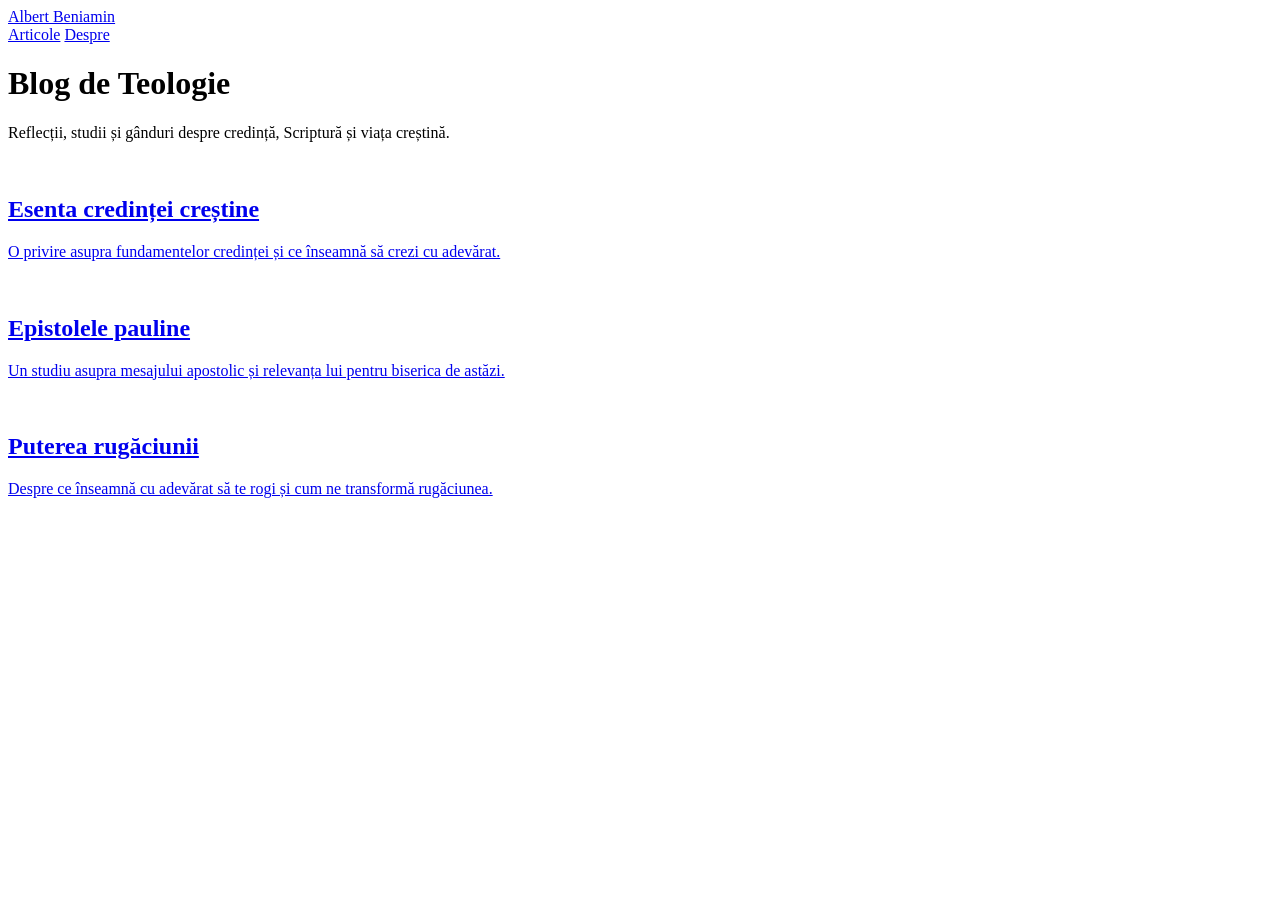
==== commit a41e3bf4: "Update index.html" ====
--- a/index.html
+++ b/index.html
@@ -4,94 +4,7 @@
   <meta charset="UTF-8">
   <meta name="viewport" content="width=device-width, initial-scale=1.0">
   <title>Blog Teologie • Albert Beniamin</title>
-  <style>
-    body {
-      font-family: system-ui, -apple-system, BlinkMacSystemFont, "Segoe UI", Roboto, sans-serif;
-      margin: 0;
-      background-color: #f8f7f4;
-      color: #222;
-      line-height: 1.7;
-    }
-    header {
-      max-width: 1100px;
-      margin: 0 auto;
-      padding: 35px 20px;
-      display: flex;
-      justify-content: space-between;
-      align-items: center;
-    }
-    .logo {
-      font-size: 1.35rem;
-      font-weight: 600;
-      color: #111;
-      text-decoration: none;
-    }
-    nav a {
-      margin-left: 28px;
-      color: #444;
-      text-decoration: none;
-      font-size: 0.95rem;
-    }
-    .container {
-      max-width: 1100px;
-      margin: 30px auto 60px;
-      padding: 0 20px;
-    }
-    .hero {
-      text-align: center;
-      margin-bottom: 70px;
-    }
-    .hero h1 {
-      font-size: 3rem;
-      font-weight: 600;
-      margin-bottom: 12px;
-      color: #111;
-    }
-    .hero p {
-      font-size: 1.15rem;
-      color: #555;
-      max-width: 500px;
-      margin: 0 auto;
-    }
-    .articles-grid {
-      display: grid;
-      grid-template-columns: repeat(auto-fit, minmax(340px, 1fr));
-      gap: 45px;
-    }
-    .article-card {
-      background: #fff;
-      border-radius: 6px;
-      overflow: hidden;
-      box-shadow: 0 1px 4px rgba(0, 0, 0, 0.06);
-      transition: box-shadow 0.2s ease;
-      text-decoration: none;
-      color: inherit;
-      display: block;
-    }
-    .article-card:hover {
-      box-shadow: 0 6px 16px rgba(0, 0, 0, 0.08);
-    }
-    .article-image {
-      width: 100%;
-      height: 230px;
-      object-fit: cover;
-      background-color: #eee;
-    }
-    .article-content {
-      padding: 26px 24px;
-    }
-    .article-content h2 {
-      font-size: 1.45rem;
-      margin: 0 0 14px 0;
-      line-height: 1.35;
-      color: #111;
-    }
-    .article-content p {
-      color: #555;
-      font-size: 0.98rem;
-      margin: 0;
-    }
-  </style>
+  <style> <link rel="stylesheet" href="style.css"> </style>
 </head>
 <body>
 
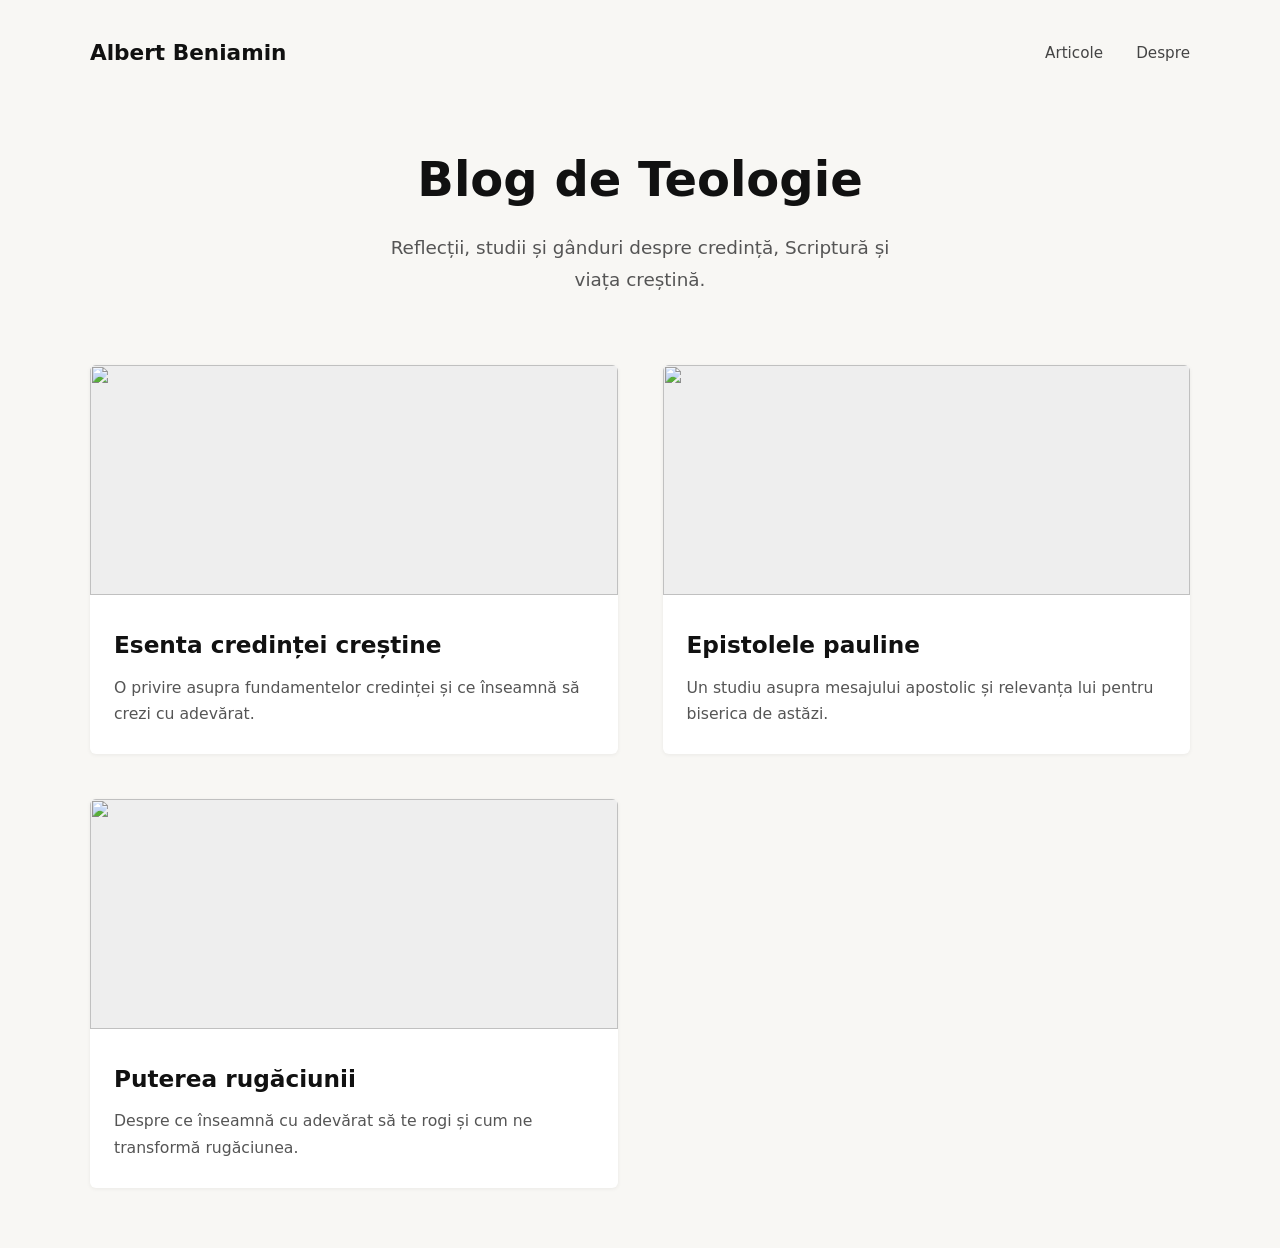
==== commit 18a953c1: "Add CSS styles for layout and typography Added styles for body, header, and article layout." ====
--- a/index.html
+++ b/index.html
@@ -4,7 +4,94 @@
   <meta charset="UTF-8">
   <meta name="viewport" content="width=device-width, initial-scale=1.0">
   <title>Blog Teologie • Albert Beniamin</title>
-  <style> <link rel="stylesheet" href="style.css"> </style>
+  <style>
+    body {
+      font-family: system-ui, -apple-system, BlinkMacSystemFont, "Segoe UI", Roboto, sans-serif;
+      margin: 0;
+      background-color: #f8f7f4;
+      color: #222;
+      line-height: 1.7;
+    }
+    header {
+      max-width: 1100px;
+      margin: 0 auto;
+      padding: 35px 20px;
+      display: flex;
+      justify-content: space-between;
+      align-items: center;
+    }
+    .logo {
+      font-size: 1.35rem;
+      font-weight: 600;
+      color: #111;
+      text-decoration: none;
+    }
+    nav a {
+      margin-left: 28px;
+      color: #444;
+      text-decoration: none;
+      font-size: 0.95rem;
+    }
+    .container {
+      max-width: 1100px;
+      margin: 30px auto 60px;
+      padding: 0 20px;
+    }
+    .hero {
+      text-align: center;
+      margin-bottom: 70px;
+    }
+    .hero h1 {
+      font-size: 3rem;
+      font-weight: 600;
+      margin-bottom: 12px;
+      color: #111;
+    }
+    .hero p {
+      font-size: 1.15rem;
+      color: #555;
+      max-width: 500px;
+      margin: 0 auto;
+    }
+    .articles-grid {
+      display: grid;
+      grid-template-columns: repeat(auto-fit, minmax(340px, 1fr));
+      gap: 45px;
+    }
+    .article-card {
+      background: #fff;
+      border-radius: 6px;
+      overflow: hidden;
+      box-shadow: 0 1px 4px rgba(0, 0, 0, 0.06);
+      transition: box-shadow 0.2s ease;
+      text-decoration: none;
+      color: inherit;
+      display: block;
+    }
+    .article-card:hover {
+      box-shadow: 0 6px 16px rgba(0, 0, 0, 0.08);
+    }
+    .article-image {
+      width: 100%;
+      height: 230px;
+      object-fit: cover;
+      background-color: #eee;
+    }
+    .article-content {
+      padding: 26px 24px;
+    }
+    .article-content h2 {
+      font-size: 1.45rem;
+      margin: 0 0 14px 0;
+      line-height: 1.35;
+      color: #111;
+    }
+    .article-content p {
+      color: #555;
+      font-size: 0.98rem;
+      margin: 0;
+    }
+  </style>
 </head>
 <body>
 
